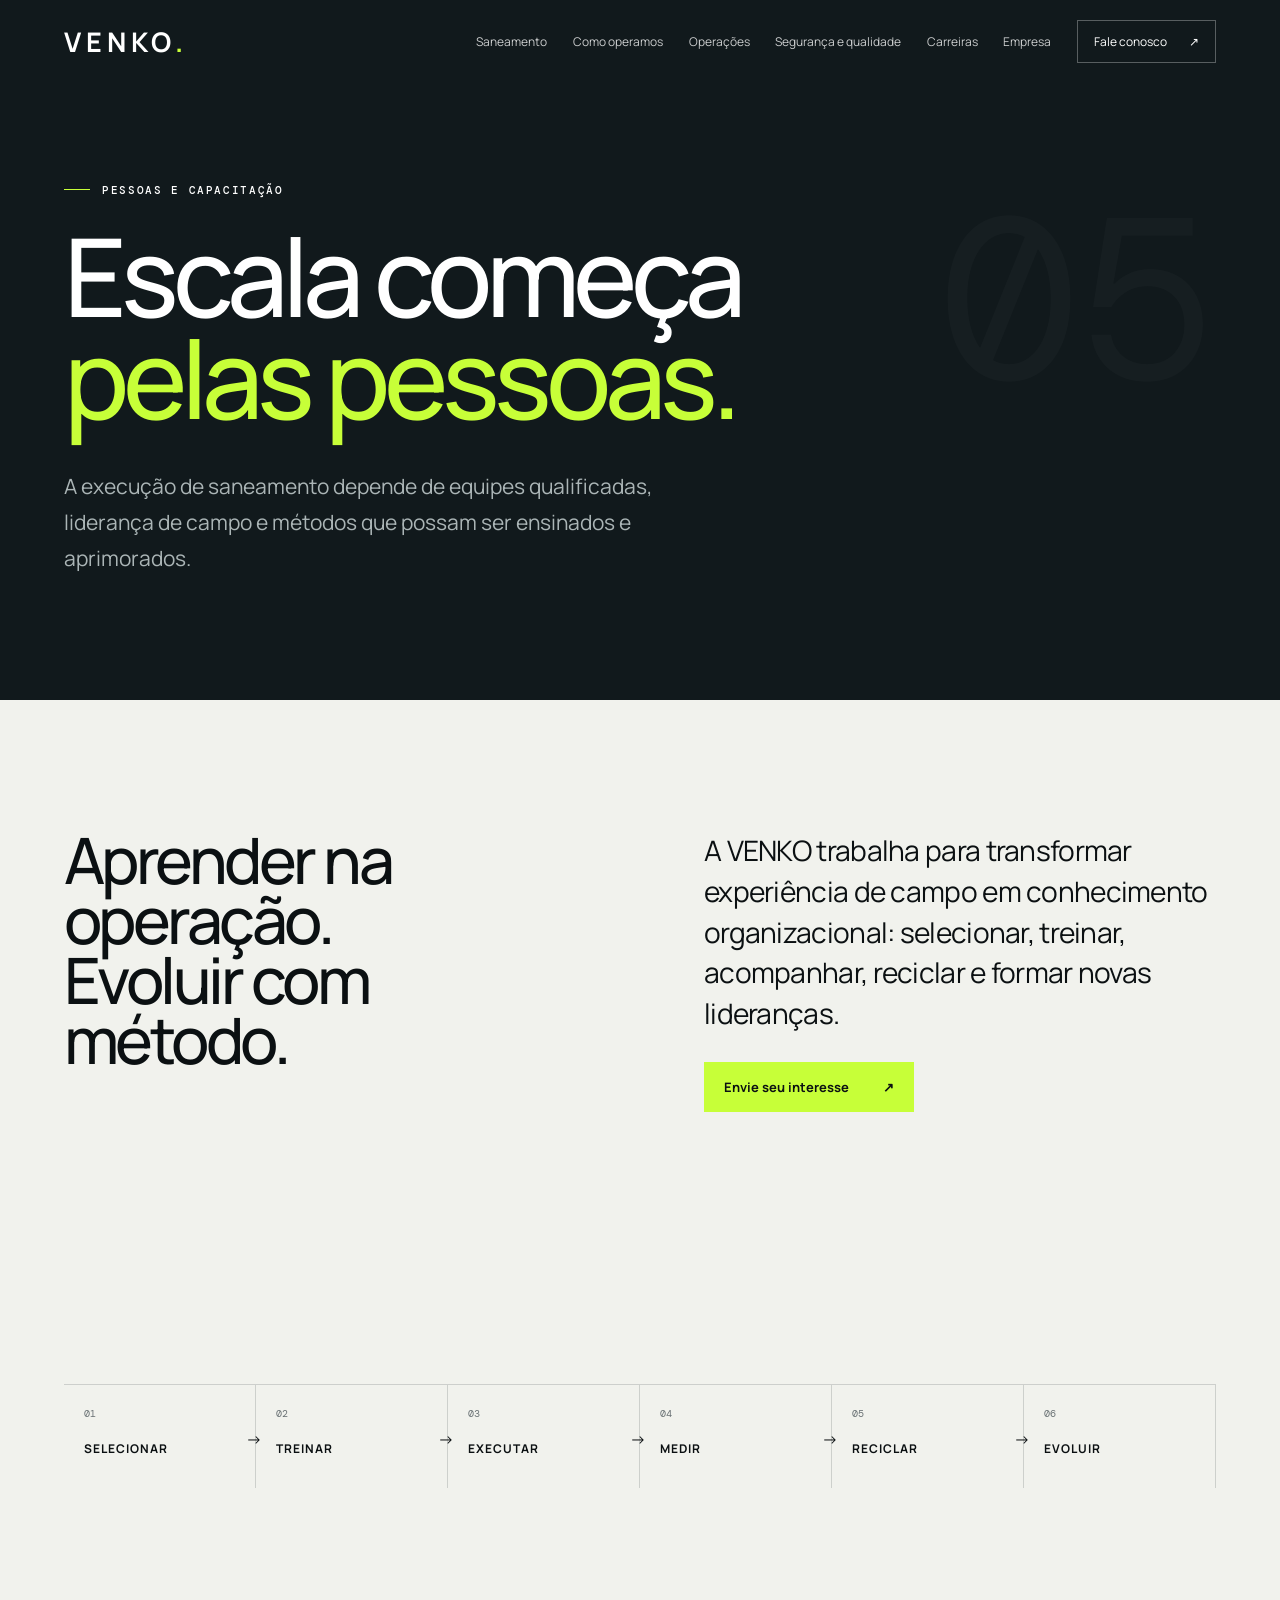
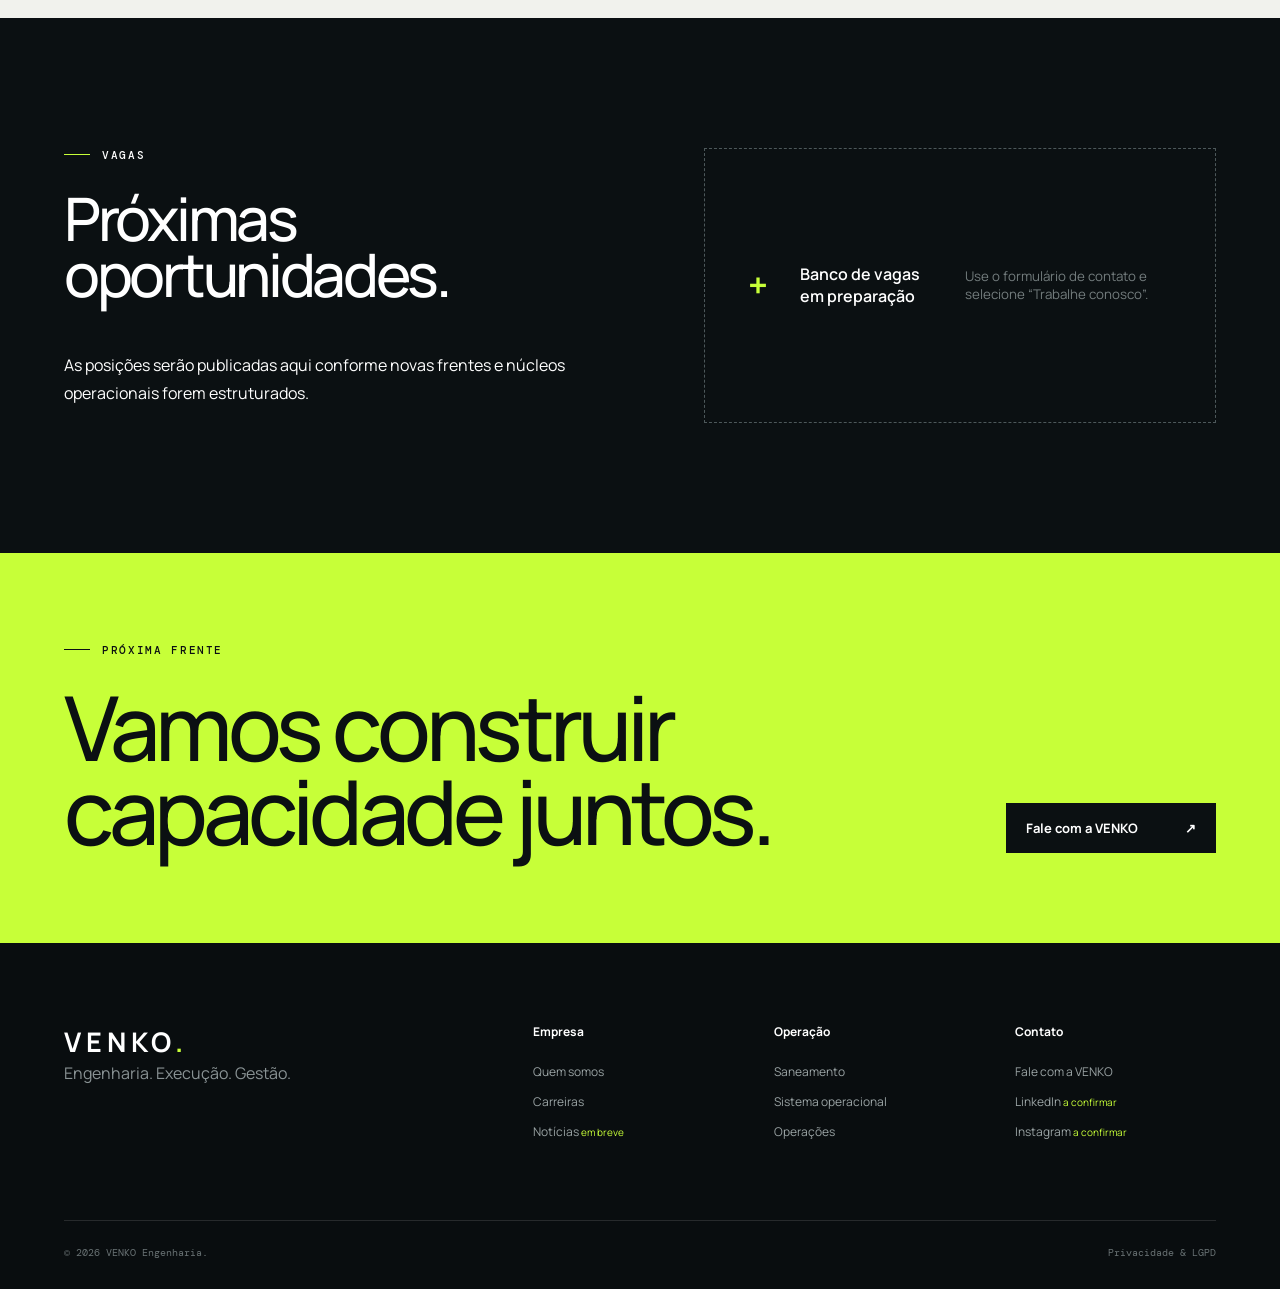
==== carreiras/index.html @ d43f44df "Importa o site do ChatGPT (2026-11-06)" ====
<!DOCTYPE html><!--0ef9Xrgvtz2XCL1EiKW09--><html lang="pt-BR"><head><script src="/rdo-mudou.js"></script><meta charSet="utf-8"/><meta name="viewport" content="width=device-width, initial-scale=1"/><link rel="stylesheet" href="/_next/static/css/893fa076378cb533.css" data-precedence="next"/><link rel="preload" as="script" fetchPriority="low" href="/_next/static/chunks/webpack-22a1e3f09e2c9aa4.js"/><script src="/_next/static/chunks/b3080de7-efa1aadda54622d9.js" async=""></script><script src="/_next/static/chunks/612-9e0fa1d38fb173f1.js" async=""></script><script src="/_next/static/chunks/main-app-0a0c84fe1ac95646.js" async=""></script><script src="/_next/static/chunks/342-fed2cbee97f91799.js" async=""></script><script src="/_next/static/chunks/app/carreiras/page-1705812c6430a23d.js" async=""></script><title>Carreiras | VENKO</title><meta name="description" content="Engenharia, execução e gestão operacional para transformar planejamento em produção no saneamento brasileiro."/><meta name="keywords" content="empresa de saneamento,obras de saneamento,infraestrutura de saneamento,execução de rede de esgoto,engenharia de saneamento"/><meta name="robots" content="index, follow"/><meta property="og:title" content="VENKO — Infraestrutura que ganha escala."/><meta property="og:description" content="Engenharia, execução e gestão operacional no saneamento brasileiro."/><meta property="og:locale" content="pt_BR"/><meta property="og:type" content="website"/><meta name="twitter:card" content="summary"/><meta name="twitter:title" content="VENKO — Infraestrutura que ganha escala."/><meta name="twitter:description" content="Engenharia, execução e gestão operacional no saneamento brasileiro."/><script src="/_next/static/chunks/polyfills-42372ed130431b0a.js" noModule=""></script></head><body><div hidden=""><!--$--><!--/$--></div><header class="header "><a class="logo" aria-label="VENKO — início" href="/">VENKO<span>.</span></a><button class="menuBtn" aria-expanded="false" aria-label="Abrir menu"><i></i><i></i></button><nav class=""><a href="/saneamento/">Saneamento</a><a href="/como-operamos/">Como operamos</a><a href="/operacoes/">Operações</a><a href="/seguranca-qualidade/">Segurança e qualidade</a><a href="/carreiras/">Carreiras</a><a href="/empresa/">Empresa</a><a class="navCta" href="/contato/">Fale conosco <span aria-hidden="true">↗</span></a></nav></header><main><section class="pageHero"><div class="gridlines"></div><div class="pageNumber">05</div><div class="wrap"><div class="eyebrow"><i></i>Pessoas e capacitação</div><h1>Escala começa<br/><em>pelas pessoas.</em></h1><p>A execução de saneamento depende de equipes qualificadas, liderança de campo e métodos que possam ser ensinados e aprimorados.</p></div></section><section class="wrap proseGrid"><h2>Aprender na operação.<br/>Evoluir com método.</h2><div><p class="lead">A VENKO trabalha para transformar experiência de campo em conhecimento organizacional: selecionar, treinar, acompanhar, reciclar e formar novas lideranças.</p><a class="button" href="/contato/">Envie seu interesse<span aria-hidden="true">↗</span></a></div></section><section class="wrap training"><div class="flow" aria-label="Selecionar, Treinar, Executar, Medir, Reciclar, Evoluir"><div><span>01</span><b>Selecionar</b></div><div><span>02</span><b>Treinar</b></div><div><span>03</span><b>Executar</b></div><div><span>04</span><b>Medir</b></div><div><span>05</span><b>Reciclar</b></div><div><span>06</span><b>Evoluir</b></div></div></section><section class="dark wrapless"><div class="wrap jobs"><div><div class="eyebrow"><i></i>Vagas</div><h2>Próximas oportunidades.</h2><p>As posições serão publicadas aqui conforme novas frentes e núcleos operacionais forem estruturados.</p></div><div class="placeholder"><strong>+</strong><span>Banco de vagas em preparação</span><small>Use o formulário de contato e selecione “Trabalhe conosco”.</small></div></div></section><section class="cta"><div><div class="eyebrow"><i></i>Próxima frente</div><h2>Vamos construir<br/>capacidade juntos.</h2></div><a class="button" href="/contato/">Fale com a VENKO<span aria-hidden="true">↗</span></a></section></main><footer><div class="footerTop"><div><div class="logo">VENKO<span>.</span></div><p>Engenharia. Execução. Gestão.</p></div><div class="footerLinks"><div><b>Empresa</b><a href="/empresa/">Quem somos</a><a href="/carreiras/">Carreiras</a><span>Notícias <small>em breve</small></span></div><div><b>Operação</b><a href="/saneamento/">Saneamento</a><a href="/como-operamos/">Sistema operacional</a><a href="/operacoes/">Operações</a></div><div><b>Contato</b><a href="/contato/">Fale com a VENKO</a><span>LinkedIn <small>a confirmar</small></span><span>Instagram <small>a confirmar</small></span></div></div></div><div class="footerBottom"><span>© <!-- -->2026<!-- --> VENKO Engenharia.</span><span>Privacidade &amp; LGPD</span></div></footer><!--$--><!--/$--><script src="/_next/static/chunks/webpack-22a1e3f09e2c9aa4.js" id="_R_" async=""></script><script>(self.__next_f=self.__next_f||[]).push([0])</script><script>self.__next_f.push([1,"1:\"$Sreact.fragment\"\n2:I[9983,[],\"\"]\n3:I[5795,[],\"\"]\n4:I[4045,[\"342\",\"static/chunks/342-fed2cbee97f91799.js\",\"129\",\"static/chunks/app/carreiras/page-1705812c6430a23d.js\"],\"Layout\"]\n5:I[4045,[\"342\",\"static/chunks/342-fed2cbee97f91799.js\",\"129\",\"static/chunks/app/carreiras/page-1705812c6430a23d.js\"],\"PageHero\"]\n6:I[4045,[\"342\",\"static/chunks/342-fed2cbee97f91799.js\",\"129\",\"static/chunks/app/carreiras/page-1705812c6430a23d.js\"],\"Button\"]\n7:I[4045,[\"342\",\"static/chunks/342-fed2cbee97f91799.js\",\"129\",\"static/chunks/app/carreiras/page-1705812c6430a23d.js\"],\"Flow\"]\n8:I[4045,[\"342\",\"static/chunks/342-fed2cbee97f91799.js\",\"129\",\"static/chunks/app/carreiras/page-1705812c6430a23d.js\"],\"Eyebrow\"]\n9:I[4045,[\"342\",\"static/chunks/342-fed2cbee97f91799.js\",\"129\",\"static/chunks/app/carreiras/page-1705812c6430a23d.js\"],\"CTA\"]\na:I[4902,[],\"OutletBoundary\"]\nc:I[5451,[],\"AsyncMetadataOutlet\"]\ne:I[4902,[],\"ViewportBoundary\"]\n10:I[4902,[],\"MetadataBoundary\"]\n11:\"$Sreact.suspense\"\n13:I[2565,[],\"\"]\n:HL[\"/_next/static/css/893fa076378cb533.css\",\"style\"]\n"])</script><script>self.__next_f.push([1,"0:{\"P\":null,\"b\":\"0ef9Xrgvtz2XCL1EiKW09\",\"p\":\"\",\"c\":[\"\",\"carreiras\",\"\"],\"i\":false,\"f\":[[[\"\",{\"children\":[\"carreiras\",{\"children\":[\"__PAGE__\",{}]}]},\"$undefined\",\"$undefined\",true],[\"\",[\"$\",\"$1\",\"c\",{\"children\":[[[\"$\",\"link\",\"0\",{\"rel\":\"stylesheet\",\"href\":\"/_next/static/css/893fa076378cb533.css\",\"precedence\":\"next\",\"crossOrigin\":\"$undefined\",\"nonce\":\"$undefined\"}]],[\"$\",\"html\",null,{\"lang\":\"pt-BR\",\"children\":[\"$\",\"body\",null,{\"children\":[\"$\",\"$L2\",null,{\"parallelRouterKey\":\"children\",\"error\":\"$undefined\",\"errorStyles\":\"$undefined\",\"errorScripts\":\"$undefined\",\"template\":[\"$\",\"$L3\",null,{}],\"templateStyles\":\"$undefined\",\"templateScripts\":\"$undefined\",\"notFound\":[[[\"$\",\"title\",null,{\"children\":\"404: This page could not be found.\"}],[\"$\",\"div\",null,{\"style\":{\"fontFamily\":\"system-ui,\\\"Segoe UI\\\",Roboto,Helvetica,Arial,sans-serif,\\\"Apple Color Emoji\\\",\\\"Segoe UI Emoji\\\"\",\"height\":\"100vh\",\"textAlign\":\"center\",\"display\":\"flex\",\"flexDirection\":\"column\",\"alignItems\":\"center\",\"justifyContent\":\"center\"},\"children\":[\"$\",\"div\",null,{\"children\":[[\"$\",\"style\",null,{\"dangerouslySetInnerHTML\":{\"__html\":\"body{color:#000;background:#fff;margin:0}.next-error-h1{border-right:1px solid rgba(0,0,0,.3)}@media (prefers-color-scheme:dark){body{color:#fff;background:#000}.next-error-h1{border-right:1px solid rgba(255,255,255,.3)}}\"}}],[\"$\",\"h1\",null,{\"className\":\"next-error-h1\",\"style\":{\"display\":\"inline-block\",\"margin\":\"0 20px 0 0\",\"padding\":\"0 23px 0 0\",\"fontSize\":24,\"fontWeight\":500,\"verticalAlign\":\"top\",\"lineHeight\":\"49px\"},\"children\":404}],[\"$\",\"div\",null,{\"style\":{\"display\":\"inline-block\"},\"children\":[\"$\",\"h2\",null,{\"style\":{\"fontSize\":14,\"fontWeight\":400,\"lineHeight\":\"49px\",\"margin\":0},\"children\":\"This page could not be found.\"}]}]]}]}]],[]],\"forbidden\":\"$undefined\",\"unauthorized\":\"$undefined\"}]}]}]]}],{\"children\":[\"carreiras\",[\"$\",\"$1\",\"c\",{\"children\":[null,[\"$\",\"$L2\",null,{\"parallelRouterKey\":\"children\",\"error\":\"$undefined\",\"errorStyles\":\"$undefined\",\"errorScripts\":\"$undefined\",\"template\":[\"$\",\"$L3\",null,{}],\"templateStyles\":\"$undefined\",\"templateScripts\":\"$undefined\",\"notFound\":\"$undefined\",\"forbidden\":\"$undefined\",\"unauthorized\":\"$undefined\"}]]}],{\"children\":[\"__PAGE__\",[\"$\",\"$1\",\"c\",{\"children\":[[\"$\",\"$L4\",null,{\"children\":[[\"$\",\"$L5\",null,{\"index\":\"05\",\"kicker\":\"Pessoas e capacitação\",\"title\":[\"Escala começa\",[\"$\",\"br\",null,{}],[\"$\",\"em\",null,{\"children\":\"pelas pessoas.\"}]],\"text\":\"A execução de saneamento depende de equipes qualificadas, liderança de campo e métodos que possam ser ensinados e aprimorados.\"}],[\"$\",\"section\",null,{\"className\":\"wrap proseGrid\",\"children\":[[\"$\",\"h2\",null,{\"children\":[\"Aprender na operação.\",[\"$\",\"br\",null,{}],\"Evoluir com método.\"]}],[\"$\",\"div\",null,{\"children\":[[\"$\",\"p\",null,{\"className\":\"lead\",\"children\":\"A VENKO trabalha para transformar experiência de campo em conhecimento organizacional: selecionar, treinar, acompanhar, reciclar e formar novas lideranças.\"}],[\"$\",\"$L6\",null,{\"href\":\"/contato\",\"children\":\"Envie seu interesse\"}]]}]]}],[\"$\",\"section\",null,{\"className\":\"wrap training\",\"children\":[\"$\",\"$L7\",null,{\"items\":[\"Selecionar\",\"Treinar\",\"Executar\",\"Medir\",\"Reciclar\",\"Evoluir\"]}]}],[\"$\",\"section\",null,{\"className\":\"dark wrapless\",\"children\":[\"$\",\"div\",null,{\"className\":\"wrap jobs\",\"children\":[[\"$\",\"div\",null,{\"children\":[[\"$\",\"$L8\",null,{\"children\":\"Vagas\"}],[\"$\",\"h2\",null,{\"children\":\"Próximas oportunidades.\"}],[\"$\",\"p\",null,{\"children\":\"As posições serão publicadas aqui conforme novas frentes e núcleos operacionais forem estruturados.\"}]]}],[\"$\",\"div\",null,{\"className\":\"placeholder\",\"children\":[[\"$\",\"strong\",null,{\"children\":\"+\"}],[\"$\",\"span\",null,{\"children\":\"Banco de vagas em preparação\"}],[\"$\",\"small\",null,{\"children\":\"Use o formulário de contato e selecione “Trabalhe conosco”.\"}]]}]]}]}],[\"$\",\"$L9\",null,{}]]}],null,[\"$\",\"$La\",null,{\"children\":[\"$Lb\",[\"$\",\"$Lc\",null,{\"promise\":\"$@d\"}]]}]]}],{},null,false]},null,false]},null,false],[\"$\",\"$1\",\"h\",{\"children\":[null,[[\"$\",\"$Le\",null,{\"children\":\"$Lf\"}],null],[\"$\",\"$L10\",null,{\"children\":[\"$\",\"div\",null,{\"hidden\":true,\"children\":[\"$\",\"$11\",null,{\"fallback\":null,\"children\":\"$L12\"}]}]}]]}],false]],\"m\":\"$undefined\",\"G\":[\"$13\",[]],\"s\":false,\"S\":true}\n"])</script><script>self.__next_f.push([1,"f:[[\"$\",\"meta\",\"0\",{\"charSet\":\"utf-8\"}],[\"$\",\"meta\",\"1\",{\"name\":\"viewport\",\"content\":\"width=device-width, initial-scale=1\"}]]\nb:null\n"])</script><script>self.__next_f.push([1,"d:{\"metadata\":[[\"$\",\"title\",\"0\",{\"children\":\"Carreiras | VENKO\"}],[\"$\",\"meta\",\"1\",{\"name\":\"description\",\"content\":\"Engenharia, execução e gestão operacional para transformar planejamento em produção no saneamento brasileiro.\"}],[\"$\",\"meta\",\"2\",{\"name\":\"keywords\",\"content\":\"empresa de saneamento,obras de saneamento,infraestrutura de saneamento,execução de rede de esgoto,engenharia de saneamento\"}],[\"$\",\"meta\",\"3\",{\"name\":\"robots\",\"content\":\"index, follow\"}],[\"$\",\"meta\",\"4\",{\"property\":\"og:title\",\"content\":\"VENKO — Infraestrutura que ganha escala.\"}],[\"$\",\"meta\",\"5\",{\"property\":\"og:description\",\"content\":\"Engenharia, execução e gestão operacional no saneamento brasileiro.\"}],[\"$\",\"meta\",\"6\",{\"property\":\"og:locale\",\"content\":\"pt_BR\"}],[\"$\",\"meta\",\"7\",{\"property\":\"og:type\",\"content\":\"website\"}],[\"$\",\"meta\",\"8\",{\"name\":\"twitter:card\",\"content\":\"summary\"}],[\"$\",\"meta\",\"9\",{\"name\":\"twitter:title\",\"content\":\"VENKO — Infraestrutura que ganha escala.\"}],[\"$\",\"meta\",\"10\",{\"name\":\"twitter:description\",\"content\":\"Engenharia, execução e gestão operacional no saneamento brasileiro.\"}]],\"error\":null,\"digest\":\"$undefined\"}\n"])</script><script>self.__next_f.push([1,"12:\"$d:metadata\"\n"])</script><script>(function(){function c(){var b=a.contentDocument||(a.contentWindow&&a.contentWindow.document);if(b){var d=b.createElement('script');d.innerHTML="window.__CF$cv$params={r:'a564d93b8a63c366',t:'MTc5Mzk3NTk3Ng=='};var l=window.parent.location,o;try{o=new URL(l.origin).origin}catch(e){try{o=new URL(new URL(l.href).origin).origin}catch(e){o=''}}var u='/cdn-cgi/challenge-platform/scripts/jsd/main.js?ray=a564d93b8a63c366',a=document.createElement('script');a.src=o?new URL(u,o).href:u;document.getElementsByTagName('head')[0].appendChild(a);";b.getElementsByTagName('head')[0].appendChild(d)}}if(document.body){var a=document.createElement('iframe');a.height=1;a.width=1;a.style.position='absolute';a.style.top=0;a.style.left=0;a.style.border='none';a.style.visibility='hidden';document.body.appendChild(a);if('loading'!==document.readyState)c();else if(window.addEventListener)document.addEventListener('DOMContentLoaded',c);else{var e=document.onreadystatechange||function(){};document.onreadystatechange=function(b){e(b);'loading'!==document.readyState&&(document.onreadystatechange=e,c())}}}})();</script><script src="/contato-envio.js" defer></script></body></html>
---- _next/static/css/893fa076378cb533.css ----
@import url("https://fonts.googleapis.com/css2?family=DM+Mono:wght@400;500&family=Manrope:wght@400;500;600;700&display=swap");:root{--ink:#0b1012;--paper:#f1f2ed;--muted:#9ba4a6;--line:rgba(20,30,32,.16);--lime:#c7ff38;--blue:#56b8d4;--pad:clamp(22px,5vw,78px)}*{box-sizing:border-box}html{scroll-behavior:smooth}body{margin:0;background:var(--paper);color:var(--ink);font-family:Manrope,Arial,sans-serif}a{color:inherit;text-decoration:none}button,input,select,textarea{font:inherit}h1,h2,h3,p{margin-top:0}h1,h2{letter-spacing:-.055em;line-height:.94}h2{font-size:clamp(42px,6vw,88px);font-weight:500}h1 em,h2 em{font-style:normal;color:var(--lime)}p{line-height:1.7}.wrap{padding-left:var(--pad);padding-right:var(--pad);max-width:1600px;margin:auto}.header{height:82px;position:fixed;inset:0 0 auto;z-index:50;display:flex;align-items:center;justify-content:space-between;padding:0 var(--pad);color:#fff;transition:.3s}.header.scrolled{background:rgba(11,16,18,.94);-webkit-backdrop-filter:blur(12px);backdrop-filter:blur(12px);height:68px}.logo{font-size:27px;font-weight:700;letter-spacing:.18em}.logo span{color:var(--lime)}nav{display:flex;align-items:center;gap:clamp(15px,2vw,34px);font-size:12px}nav>a:not(.navCta){opacity:.78}nav>a:hover{opacity:1}.navCta{border:1px solid rgba(255,255,255,.3);padding:12px 16px;display:flex;gap:22px}.menuBtn{display:none}.eyebrow{display:flex;align-items:center;gap:12px;text-transform:uppercase;font:500 11px DM Mono,monospace;letter-spacing:.15em;margin-bottom:28px}.eyebrow i{width:26px;height:1px}.button,.eyebrow i{background:var(--lime)}.button{display:inline-flex;align-items:center;justify-content:space-between;gap:34px;color:var(--ink);padding:16px 20px;min-width:210px;font-size:13px;font-weight:700;border:0;cursor:pointer}.button.ghost{background:transparent;border:1px solid}.actions{display:flex;gap:12px;flex-wrap:wrap}.hero{height:max(720px,100svh);min-height:640px;color:#fff;position:relative;display:flex;align-items:flex-end;overflow:hidden}.heroMedia{background:url(/hero-venko.webp) 50%/cover}.heroMedia,.heroShade{position:absolute;inset:0}.heroShade{background:linear-gradient(90deg,rgba(5,10,12,.92),rgba(5,10,12,.58) 45%,rgba(5,10,12,.08) 80%),linear-gradient(0deg,rgba(5,10,12,.75),transparent 50%)}.heroContent{position:relative;z-index:2;padding:0 var(--pad) clamp(110px,14vh,160px);max-width:1050px}.hero h1{font-size:clamp(55px,8.8vw,134px);font-weight:600;margin:0 0 26px}.hero p{max-width:680px;font-size:clamp(17px,2vw,24px);line-height:1.45;margin-bottom:34px;color:#dbe0df}.hero .ghost{color:#fff}.heroMeta{position:absolute;z-index:2;bottom:26px;left:var(--pad);right:var(--pad);border-top:1px solid rgba(255,255,255,.25);padding-top:18px;display:flex;justify-content:space-between;font:11px DM Mono;color:#bdc5c5}.intro{display:grid;grid-template-columns:1fr 1fr;grid-gap:9vw;gap:9vw;padding-top:130px;padding-bottom:100px}.intro h2{margin:0}.intro .lead,.lead{font-size:clamp(20px,2.2vw,31px);line-height:1.45;letter-spacing:-.025em}.intro .button{margin-top:22px}.cycle{padding-bottom:130px}.flow{display:flex;border-top:1px solid var(--line);overflow:auto}.flow>div{flex:1 1;min-width:135px;padding:22px 20px 30px;border-right:1px solid var(--line);position:relative}.flow>div:after{content:"→";position:absolute;right:-7px;top:43px;z-index:2}.flow>div:last-child:after{display:none}.flow span{font:10px DM Mono;color:#687073;display:block;margin-bottom:16px}.flow b{text-transform:uppercase;font-size:12px;letter-spacing:.08em}.dark{background:var(--ink);color:#fff}.split{display:grid;grid-template-columns:1fr 1fr;min-height:800px}.photoPanel{background-size:cover;background-position:50%;min-height:600px}.sanitation{background:linear-gradient(135deg,rgba(15,30,35,.08),rgba(5,10,12,.55)),url(/hero-venko.webp) 72%/cover}.peoplePhoto{background:linear-gradient(rgba(18,27,27,.18),rgba(5,10,12,.5)),url(/hero-venko.webp) 92%/cover;filter:saturate(.55)}.copyPanel{padding:clamp(70px,8vw,130px)}.copyPanel h2{margin-bottom:35px}.copyPanel>p{max-width:650px;color:#aeb7b7;font-size:18px}.serviceMini{margin:45px 0}.serviceMini div{border-top:1px solid rgba(255,255,255,.15);padding:16px 0;font-size:14px}.serviceMini span{display:inline-block;width:55px;color:var(--lime);font:11px DM Mono}.system{padding-top:140px;padding-bottom:150px}.sectionHead{display:grid;grid-template-columns:2fr 1fr;grid-gap:7vw;gap:7vw;align-items:end;margin-bottom:70px}.sectionHead h2{margin-bottom:0;font-size:clamp(43px,5.7vw,82px)}.sectionHead>p{font-size:18px;color:#626b6d}.pillarGrid{display:grid;grid-template-columns:repeat(5,1fr);border-top:1px solid var(--line)}.pillarGrid article{padding:30px 25px 60px;border-right:1px solid var(--line)}.pillarGrid span{font:11px DM Mono;color:#6d7778}.pillarGrid h3{margin:65px 0 18px;font-size:20px}.pillarGrid p{font-size:13px;color:#657072}.data{background:#11191c;color:#fff;padding:140px 0}.dataGrid{display:grid;grid-template-columns:1fr 1.15fr;grid-gap:8vw;gap:8vw;align-items:center}.data h2{font-size:clamp(45px,5.5vw,78px)}.data p{color:#a8b2b3;max-width:580px}.data .ghost{color:#fff;margin-top:25px}.dashboard{border:1px solid rgba(255,255,255,.18);padding:24px;background:#0d1416;box-shadow:0 40px 80px rgba(0,0,0,.25)}.dashLine,.dashTop{display:flex;justify-content:space-between;font:10px DM Mono;letter-spacing:.08em}.live{color:var(--lime)}.bars{height:220px;margin:30px 0 20px;display:flex;align-items:end;gap:9px;border-bottom:1px solid #3b4748;background:repeating-linear-gradient(0deg,transparent 0 43px,rgba(255,255,255,.06) 44px)}.bars i{flex:1 1;background:linear-gradient(var(--lime),#49742d);opacity:.78}.dashLine{color:#99a3a4}.dashCells{display:grid;grid-template-columns:repeat(4,1fr);margin-top:35px}.dashCells div{border:1px solid rgba(255,255,255,.1);padding:15px}.dashCells small{display:block;color:#899395;font-size:9px}.dashCells strong{font-size:30px}.metrics,.replicable{padding-top:140px;padding-bottom:140px}.network{height:520px;position:relative;border:1px solid var(--line);background-image:radial-gradient(#afb6b4 1px,transparent 0);background-size:18px 18px}.core,.node{position:absolute;border:1px solid var(--ink);background:var(--paper);padding:25px;text-transform:uppercase;font:600 16px DM Mono;box-shadow:10px 10px 0 rgba(0,0,0,.06)}.core{top:50%;left:50%;transform:translate(-50%,-50%);background:var(--ink);color:#fff;min-width:210px}.core small,.node small{display:block;margin-top:10px;font:9px Manrope;text-transform:none;color:#768082}.n1{top:13%;left:12%}.n2{bottom:12%;left:17%}.n3{right:12%;top:29%;border-style:dashed}.network:after,.network:before{content:"";position:absolute;background:var(--ink);height:1px;width:33%;left:31%;top:42%;transform:rotate(20deg);z-index:-1}.network:before{top:65%;transform:rotate(-15deg)}.people{background:#172225;color:#fff}.people .flow{margin:50px 0 40px}.people .flow>div{padding-left:0;min-width:105px}.metricGrid{display:grid;grid-template-columns:repeat(4,1fr);border-top:1px solid var(--line)}.metric{padding:30px 20px 40px;border-right:1px solid var(--line)}.metric strong{font-size:70px;font-weight:400}.metric p{font-size:14px;margin:0}.metric small{font:9px DM Mono;text-transform:uppercase;color:#788182}.future{background:#1b747f;color:#fff;padding:140px 0}.future .wrap{max-width:1250px;margin-left:0}.future h2{max-width:1100px}.future p{max-width:700px;color:#d2e1e2;font-size:18px}.future .button{margin-top:25px}.cta{background:var(--lime);padding:90px var(--pad);display:flex;justify-content:space-between;align-items:end}.cta .eyebrow i{background:var(--ink)}.cta h2{font-size:clamp(50px,7vw,100px);margin:0}.cta .button{background:var(--ink);color:#fff}footer{background:#090d0f;color:#fff;padding:80px var(--pad) 30px}.footerTop{display:grid;grid-template-columns:1fr 2fr;grid-gap:10vw;gap:10vw}.footerTop p{color:#899294}.footerLinks{display:grid;grid-template-columns:repeat(3,1fr);grid-gap:40px;gap:40px}.footerLinks div{display:flex;flex-direction:column;gap:13px;font-size:12px;color:#9aa3a4}.footerLinks b{color:#fff;margin-bottom:10px}.footerLinks small{color:var(--lime)}.footerBottom{border-top:1px solid rgba(255,255,255,.12);margin-top:80px;padding-top:25px;display:flex;justify-content:space-between;font:10px DM Mono;color:#697274}.pageHero{background:#11191c;color:#fff;min-height:700px;display:flex;align-items:flex-end;position:relative;padding:180px 0 100px;overflow:hidden}.pageHero .wrap{width:100%;position:relative;z-index:2}.pageHero h1{font-size:clamp(58px,8.5vw,130px);max-width:1300px;margin-bottom:40px;font-weight:500}.pageHero p{font-size:21px;color:#abb5b6;max-width:680px}.pageNumber{position:absolute;right:var(--pad);top:150px;font:clamp(80px,18vw,270px) DM Mono;color:rgba(255,255,255,.025)}.gridlines{position:absolute;inset:0;background:linear-gradient(90deg,transparent 49.9%,rgba(255,255,255,.04) 50%,transparent 50.1%),linear-gradient(0deg,transparent 49.9%,rgba(255,255,255,.03) 50%,transparent 50.1%);background-size:25% 100%,100% 200px}.proseGrid{display:grid;grid-template-columns:1fr 1fr;grid-gap:10vw;gap:10vw;padding-top:130px;padding-bottom:130px}.proseGrid h2{font-size:clamp(45px,5vw,75px)}.wrapless{padding:130px 0}.serviceGrid{display:grid;grid-template-columns:repeat(4,1fr);margin-top:60px}.serviceGrid article{min-height:200px;padding:25px;border:1px solid rgba(255,255,255,.12)}.serviceGrid span{color:var(--lime);font:11px DM Mono}.serviceGrid h3{margin-top:55px;font-size:18px}.statement{padding-top:130px;padding-bottom:130px}.culture blockquote,.statement blockquote{font-size:clamp(45px,6.5vw,96px);line-height:1.08;letter-spacing:-.05em;margin:50px 0}.systemDetail{display:grid;grid-template-columns:.8fr 1.2fr;grid-gap:10vw;gap:10vw;padding-top:130px;padding-bottom:130px}.sticky{align-self:start;position:-webkit-sticky;position:sticky;top:110px}.sticky h2{font-size:65px}.systemDetail article{display:grid;grid-template-columns:80px 1fr;border-top:1px solid var(--line);padding:34px 0}.systemDetail article>span{font:12px DM Mono;color:#667072}.systemDetail h3{font-size:28px;margin-bottom:10px}.systemDetail p{color:#657072}.tagCloud{display:flex;flex-wrap:wrap;gap:10px}.tagCloud span{padding:14px 18px;border:1px solid rgba(255,255,255,.2);font:11px DM Mono}.training{padding-top:130px;padding-bottom:130px}.training h2{margin-bottom:70px}.case{padding-top:130px;padding-bottom:80px;display:grid;grid-template-columns:1.1fr 1fr;grid-gap:7vw;gap:7vw}.caseVisual{min-height:600px;background:linear-gradient(0deg,rgba(5,10,12,.8),transparent),url(/hero-venko.webp) 50%/cover;color:#fff;display:flex;flex-direction:column;justify-content:space-between;padding:30px;font:11px DM Mono}.caseVisual div{font:500 clamp(55px,7vw,100px) Manrope;letter-spacing:-.05em}.caseVisual small{display:block;font:12px DM Mono;letter-spacing:.1em}.caseCopy{padding-top:30px}.caseCopy h2{font-size:clamp(42px,4.5vw,70px)}dl{margin-top:50px}dl div{display:flex;justify-content:space-between;border-top:1px solid var(--line);padding:15px 0;font-size:13px}dt{color:#778082}.disclaimer{font-size:11px;color:#747d7f;margin-top:20px}.jobs,.roadmap{display:grid;grid-template-columns:1fr 1fr;grid-gap:10vw;gap:10vw}.jobs h2,.roadmap h2{font-size:60px}.roadmap>p{font-size:20px;color:#aeb7b7}.triad{display:grid;grid-template-columns:repeat(3,1fr);padding-top:130px;padding-bottom:130px}.triad article{padding:35px;border-right:1px solid var(--line);min-height:370px}.triad span{font:11px DM Mono}.triad h2{font-size:50px;margin-top:100px}.triad p{color:#657072}.certs{padding-top:100px;padding-bottom:130px}.placeholder{border:1px dashed #879091;padding:35px;display:flex;align-items:center;gap:25px}.placeholder strong{font-size:35px;color:var(--lime);background:var(--ink);width:60px;height:60px;display:grid;place-items:center}.placeholder span{font-weight:600}.placeholder small{margin-left:auto;color:#737c7d}.jobs .placeholder{color:#fff;border-color:#4d585a}.culture{background:#143b42;color:#fff;padding:130px 0}.culture em{font-style:normal;color:var(--lime)}.companyGrid{padding-top:130px;padding-bottom:130px;display:grid;grid-template-columns:repeat(2,1fr)}.companyGrid article{padding:40px;border:1px solid var(--line);min-height:220px}.companyGrid p{font-size:20px;max-width:560px}.contact{padding-top:130px;padding-bottom:150px;display:grid;grid-template-columns:.8fr 1.2fr;grid-gap:12vw;gap:12vw}.contact h2{font-size:65px}.contact>div>p{color:#6f797b}form{display:flex;flex-direction:column;gap:22px}label{font:10px DM Mono;text-transform:uppercase;letter-spacing:.08em}input,select,textarea{width:100%;border:0;border-bottom:1px solid #98a0a0;background:transparent;padding:12px 0;outline:none;text-transform:none}input:focus,select:focus,textarea:focus{border-color:#167788}.formRow{display:grid;grid-template-columns:1fr 1fr;grid-gap:25px;gap:25px}.check{display:flex;align-items:center;text-transform:none}.check input{width:auto;margin-right:10px}.success{background:#11191c;color:#fff;padding:50px}.success span{font-size:55px;color:var(--lime)}.success h3{font-size:35px}.success button{background:none;color:#fff;border:0;border-bottom:1px solid #fff;padding:8px 0;cursor:pointer}@media(max-width:900px){nav{position:fixed;inset:0;background:#0b1012;flex-direction:column;justify-content:center;align-items:flex-start;padding:80px var(--pad);font-size:23px;transform:translateX(100%);transition:.3s}nav.open{transform:none}.menuBtn{display:block;position:relative;z-index:2;background:none;border:0;width:38px;height:28px}.menuBtn i{display:block;height:1px;background:#fff;margin:8px}.case,.contact,.dataGrid,.intro,.jobs,.proseGrid,.roadmap,.sectionHead,.split,.systemDetail{grid-template-columns:1fr}.metricGrid,.pillarGrid,.serviceGrid{grid-template-columns:repeat(2,1fr)}.split .photoPanel{order:2}.network{height:480px}.node{font-size:12px}.n1{left:5%}.n2{left:7%}.n3{right:4%}.footerTop{grid-template-columns:1fr}.pageHero{min-height:620px}.sticky{position:static}.triad{grid-template-columns:1fr}.triad article{min-height:auto}.companyGrid{grid-template-columns:1fr}.placeholder{flex-wrap:wrap}.placeholder small{margin-left:0}.cta{align-items:flex-start;gap:40px;flex-direction:column}}@media(max-width:560px){.header{height:65px}.hero{min-height:700px}.hero h1{font-size:51px}.heroContent{padding-bottom:110px}.heroMeta span:last-child{display:none}.actions{flex-direction:column}.button{width:100%}.contact,.intro,.metrics,.proseGrid,.replicable,.system,.systemDetail,.training{padding-top:85px;padding-bottom:85px}.flow>div{min-width:125px}.pillarGrid,.serviceGrid{grid-template-columns:1fr}.pillarGrid article{padding-bottom:30px}.pillarGrid h3{margin-top:30px}.dashCells{grid-template-columns:repeat(2,1fr)}.network{height:620px}.core{top:47%}.n1{top:8%}.n2,.n3{bottom:8%}.n3{top:auto;right:5%}.metricGrid{grid-template-columns:1fr 1fr}.metric strong{font-size:48px}.people .copyPanel{padding:80px var(--pad)}.serviceGrid article{min-height:145px}.serviceGrid h3{margin-top:35px}.triad{padding-bottom:80px}.case,.triad{padding-top:80px}.caseVisual{min-height:430px}.footerLinks{grid-template-columns:1fr 1fr}.cta{padding-top:70px;padding-bottom:70px}.formRow{grid-template-columns:1fr}}@media(prefers-reduced-motion:reduce){html{scroll-behavior:auto}*{transition:none!important}}.proof{display:grid;grid-template-columns:1.2fr .8fr;grid-gap:7vw;gap:7vw;padding-top:140px;padding-bottom:140px;align-items:center}.proofImage{min-height:650px;background-size:cover;background-position:50%}.fieldEngineering{background-image:url(/engenharia-campo.webp)}.proofCopy h2{font-size:clamp(42px,4.7vw,70px)}.proofCopy p{color:#657072;font-size:17px}.proofCopy .button{margin-top:24px}.editorialBand{min-height:72vh;background-size:cover;background-position:50%;display:flex;align-items:flex-end;color:#fff;padding:var(--pad);position:relative}.editorialBand:before{content:"";position:absolute;inset:0;background:linear-gradient(0deg,rgba(5,10,12,.78),transparent 65%)}.editorialBand>div{position:relative;z-index:1;max-width:900px}.editorialBand strong{font-size:clamp(35px,5vw,72px);line-height:1;letter-spacing:-.045em}.sewerWork{background-image:url(/obra-rede-coletora.webp)}.qualityImage{height:72vh;min-height:570px;background:linear-gradient(0deg,rgba(5,10,12,.6),transparent 50%),url(/controle-qualidade.webp) 50%/cover;display:flex;align-items:flex-end;padding:var(--pad);color:#fff}.qualityImage span{font:11px DM Mono;letter-spacing:.14em;text-transform:uppercase}.missionVision{background:#11191c;color:#fff;padding:130px 0}.missionVision .wrap{display:grid;grid-template-columns:1fr 1fr;grid-gap:8vw;gap:8vw}.missionVision article+article{border-left:1px solid rgba(255,255,255,.18);padding-left:8vw}.missionVision h2{font-size:clamp(40px,4.5vw,66px)}.missionVision p{color:#aeb7b7;font-size:17px}.culture h2{font-size:clamp(45px,5vw,76px);max-width:1000px}.valuesText{display:grid;grid-template-columns:repeat(3,1fr);grid-gap:35px;gap:35px;margin:55px 0 90px}.valuesText p{color:#c4d3d4}.culture blockquote{border-top:1px solid rgba(255,255,255,.2);padding-top:55px}address{font-style:normal;margin-top:48px;border-top:1px solid var(--line);padding-top:25px;display:flex;flex-direction:column;gap:7px;font-size:13px;color:#657072}address b{color:var(--ink);margin-bottom:8px}@media(max-width:900px){.missionVision .wrap,.proof{grid-template-columns:1fr}.proofImage{min-height:520px}.missionVision article+article{border-left:0;border-top:1px solid rgba(255,255,255,.18);padding-left:0;padding-top:70px}.valuesText{grid-template-columns:1fr}}@media(max-width:560px){.proof{padding-top:80px;padding-bottom:80px}.proofImage{min-height:390px}.editorialBand,.qualityImage{min-height:500px;height:auto}.missionVision{padding:85px 0}}.mobilizationImage{height:78vh;min-height:620px;background:linear-gradient(0deg,rgba(5,10,12,.75),transparent 60%),url(/mobilizacao-logistica.webp) 50%/cover;display:flex;align-items:flex-end;padding:var(--pad);color:#fff}.mobilizationImage>div{max-width:880px}.mobilizationImage strong{font-size:clamp(38px,5.2vw,78px);line-height:1;letter-spacing:-.05em}.operationsGallery{display:grid;grid-template-columns:1.2fr .8fr;background:#172225;color:#fff}.galleryImage{min-height:670px;background-size:cover;background-position:50%;display:flex;align-items:flex-end;padding:35px}.galleryImage span{background:var(--lime);color:var(--ink);font:10px DM Mono;text-transform:uppercase;padding:12px 15px}.restoration{background-image:url(/recomposicao-urbana.webp)}.galleryText{padding:clamp(70px,8vw,130px)}.galleryText h2{font-size:clamp(45px,5vw,72px)}.galleryText p{color:#acb6b7;font-size:17px}@media(max-width:900px){.operationsGallery{grid-template-columns:1fr}.galleryImage{min-height:520px}}@media(max-width:560px){.mobilizationImage{min-height:520px;height:auto}.galleryImage{min-height:430px}}.network{overflow:hidden}.network:after,.network:before{display:none}.networkLines{position:absolute;inset:0;width:100%;height:100%;z-index:1}.networkLines path{fill:none;stroke:#526063;stroke-width:1.4;vector-effect:non-scaling-stroke}.network .core,.network .node{z-index:2}.network .n1{top:15%;left:12%}.network .n2{bottom:12%;left:17%}.network .n3{right:12%;top:25%}@media(max-width:560px){.network{height:auto;padding:28px;display:grid;grid-gap:18px;gap:18px;background-size:14px 14px}.networkLines{display:none}.network .core,.network .node{position:static;transform:none;width:100%;box-shadow:6px 6px 0 rgba(0,0,0,.06)}.network .core{order:1}.network .n1{order:2}.network .n2{order:3}.network .n3{order:4}}
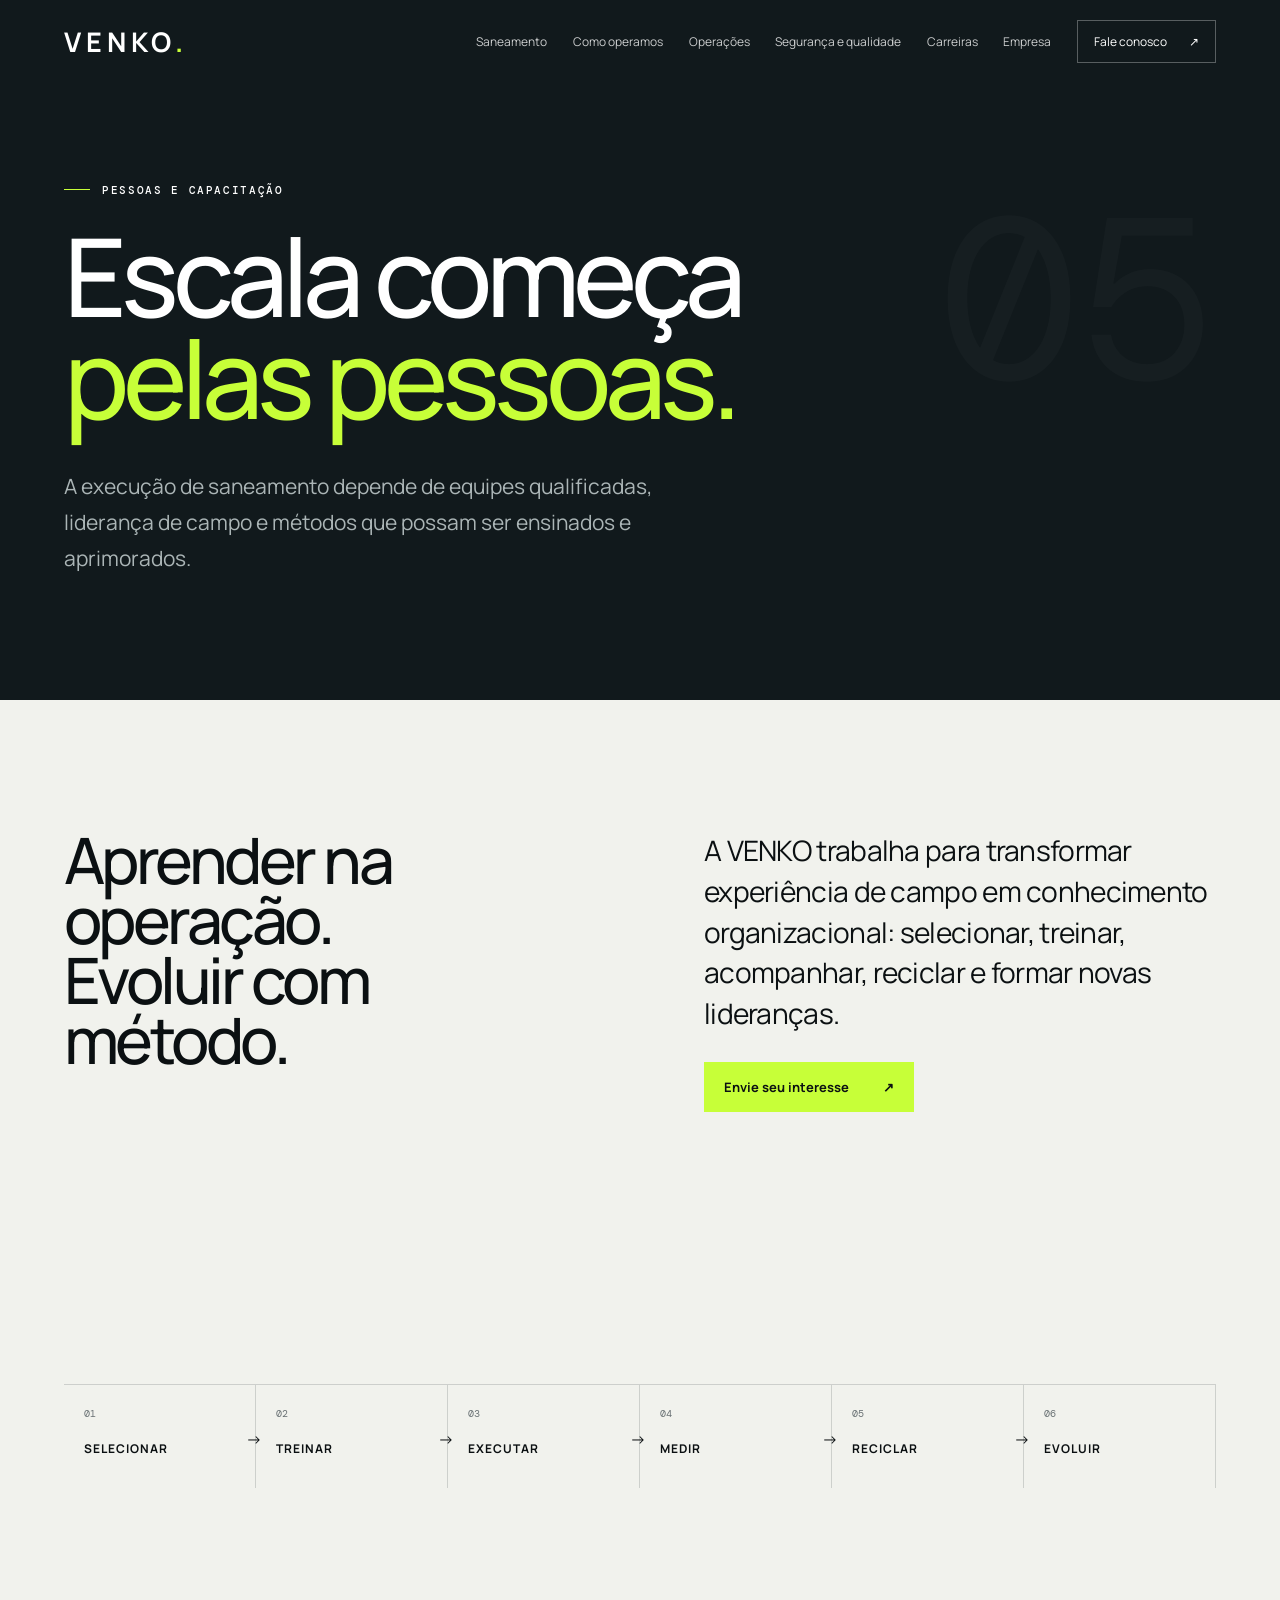
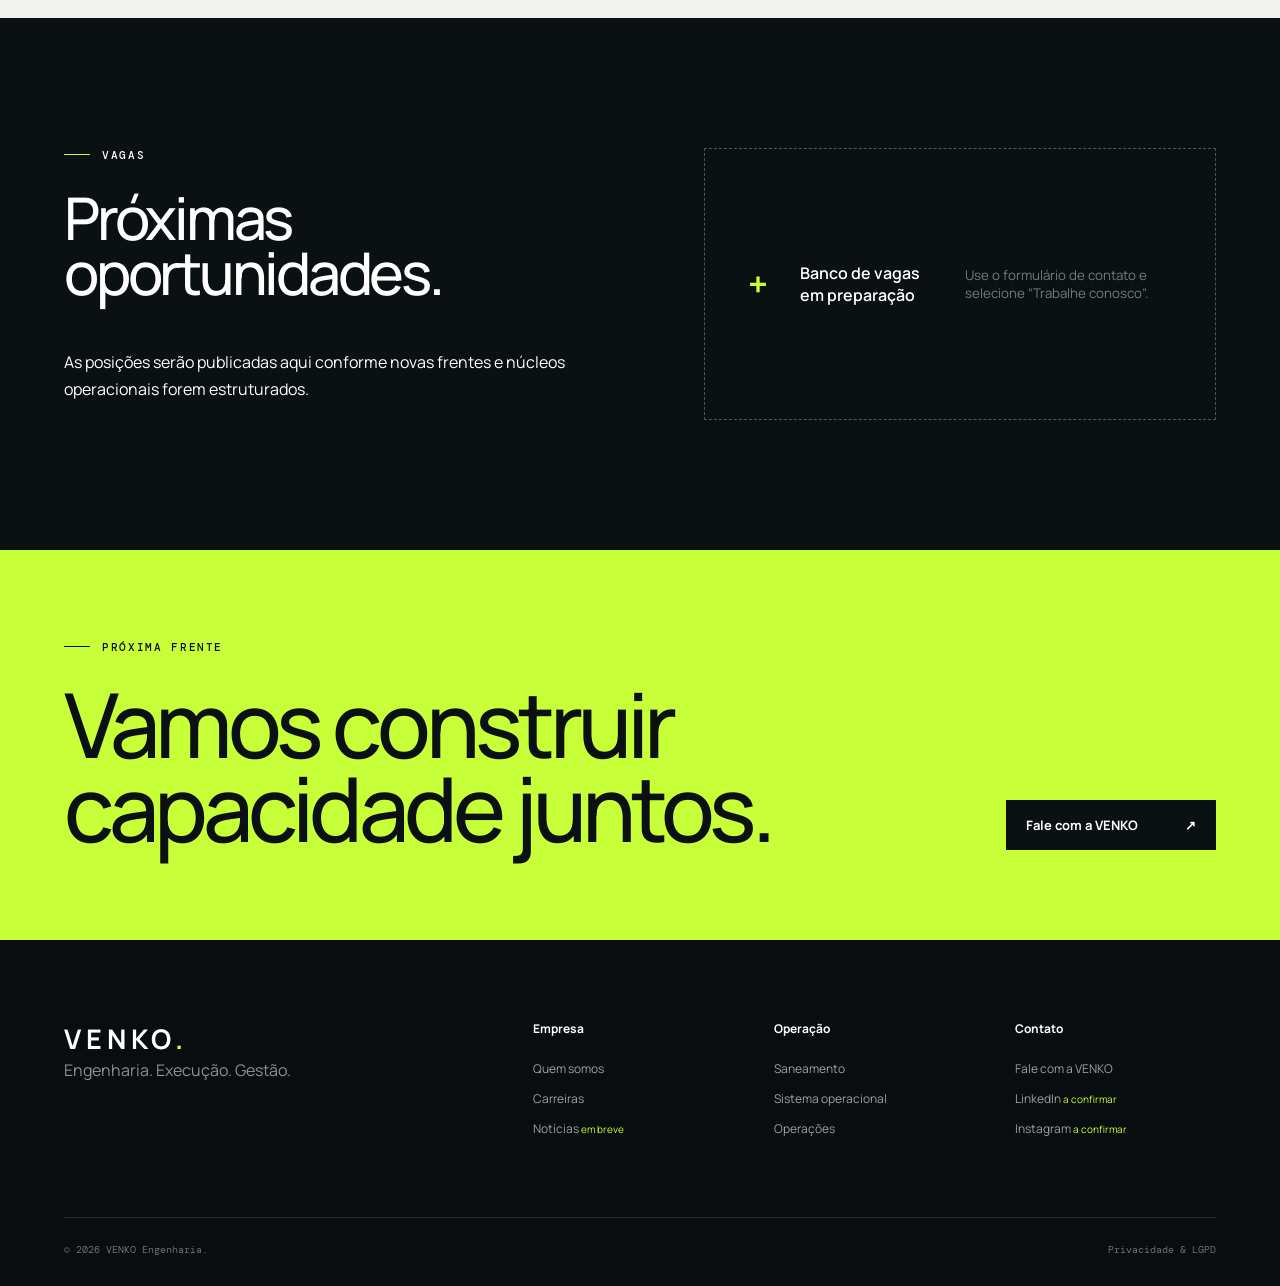
==== commit 252ee0bf: "Importa o site do ChatGPT (2026-11-06)" ====
--- a/carreiras/index.html
+++ b/carreiras/index.html
@@ -1 +1 @@
-<!DOCTYPE html><!--0ef9Xrgvtz2XCL1EiKW09--><html lang="pt-BR"><head><script src="/rdo-mudou.js"></script><meta charSet="utf-8"/><meta name="viewport" content="width=device-width, initial-scale=1"/><link rel="stylesheet" href="/_next/static/css/893fa076378cb533.css" data-precedence="next"/><link rel="preload" as="script" fetchPriority="low" href="/_next/static/chunks/webpack-22a1e3f09e2c9aa4.js"/><script src="/_next/static/chunks/b3080de7-efa1aadda54622d9.js" async=""></script><script src="/_next/static/chunks/612-9e0fa1d38fb173f1.js" async=""></script><script src="/_next/static/chunks/main-app-0a0c84fe1ac95646.js" async=""></script><script src="/_next/static/chunks/342-fed2cbee97f91799.js" async=""></script><script src="/_next/static/chunks/app/carreiras/page-1705812c6430a23d.js" async=""></script><title>Carreiras | VENKO</title><meta name="description" content="Engenharia, execução e gestão operacional para transformar planejamento em produção no saneamento brasileiro."/><meta name="keywords" content="empresa de saneamento,obras de saneamento,infraestrutura de saneamento,execução de rede de esgoto,engenharia de saneamento"/><meta name="robots" content="index, follow"/><meta property="og:title" content="VENKO — Infraestrutura que ganha escala."/><meta property="og:description" content="Engenharia, execução e gestão operacional no saneamento brasileiro."/><meta property="og:locale" content="pt_BR"/><meta property="og:type" content="website"/><meta name="twitter:card" content="summary"/><meta name="twitter:title" content="VENKO — Infraestrutura que ganha escala."/><meta name="twitter:description" content="Engenharia, execução e gestão operacional no saneamento brasileiro."/><script src="/_next/static/chunks/polyfills-42372ed130431b0a.js" noModule=""></script></head><body><div hidden=""><!--$--><!--/$--></div><header class="header "><a class="logo" aria-label="VENKO — início" href="/">VENKO<span>.</span></a><button class="menuBtn" aria-expanded="false" aria-label="Abrir menu"><i></i><i></i></button><nav class=""><a href="/saneamento/">Saneamento</a><a href="/como-operamos/">Como operamos</a><a href="/operacoes/">Operações</a><a href="/seguranca-qualidade/">Segurança e qualidade</a><a href="/carreiras/">Carreiras</a><a href="/empresa/">Empresa</a><a class="navCta" href="/contato/">Fale conosco <span aria-hidden="true">↗</span></a></nav></header><main><section class="pageHero"><div class="gridlines"></div><div class="pageNumber">05</div><div class="wrap"><div class="eyebrow"><i></i>Pessoas e capacitação</div><h1>Escala começa<br/><em>pelas pessoas.</em></h1><p>A execução de saneamento depende de equipes qualificadas, liderança de campo e métodos que possam ser ensinados e aprimorados.</p></div></section><section class="wrap proseGrid"><h2>Aprender na operação.<br/>Evoluir com método.</h2><div><p class="lead">A VENKO trabalha para transformar experiência de campo em conhecimento organizacional: selecionar, treinar, acompanhar, reciclar e formar novas lideranças.</p><a class="button" href="/contato/">Envie seu interesse<span aria-hidden="true">↗</span></a></div></section><section class="wrap training"><div class="flow" aria-label="Selecionar, Treinar, Executar, Medir, Reciclar, Evoluir"><div><span>01</span><b>Selecionar</b></div><div><span>02</span><b>Treinar</b></div><div><span>03</span><b>Executar</b></div><div><span>04</span><b>Medir</b></div><div><span>05</span><b>Reciclar</b></div><div><span>06</span><b>Evoluir</b></div></div></section><section class="dark wrapless"><div class="wrap jobs"><div><div class="eyebrow"><i></i>Vagas</div><h2>Próximas oportunidades.</h2><p>As posições serão publicadas aqui conforme novas frentes e núcleos operacionais forem estruturados.</p></div><div class="placeholder"><strong>+</strong><span>Banco de vagas em preparação</span><small>Use o formulário de contato e selecione “Trabalhe conosco”.</small></div></div></section><section class="cta"><div><div class="eyebrow"><i></i>Próxima frente</div><h2>Vamos construir<br/>capacidade juntos.</h2></div><a class="button" href="/contato/">Fale com a VENKO<span aria-hidden="true">↗</span></a></section></main><footer><div class="footerTop"><div><div class="logo">VENKO<span>.</span></div><p>Engenharia. Execução. Gestão.</p></div><div class="footerLinks"><div><b>Empresa</b><a href="/empresa/">Quem somos</a><a href="/carreiras/">Carreiras</a><span>Notícias <small>em breve</small></span></div><div><b>Operação</b><a href="/saneamento/">Saneamento</a><a href="/como-operamos/">Sistema operacional</a><a href="/operacoes/">Operações</a></div><div><b>Contato</b><a href="/contato/">Fale com a VENKO</a><span>LinkedIn <small>a confirmar</small></span><span>Instagram <small>a confirmar</small></span></div></div></div><div class="footerBottom"><span>© <!-- -->2026<!-- --> VENKO Engenharia.</span><span>Privacidade &amp; LGPD</span></div></footer><!--$--><!--/$--><script src="/_next/static/chunks/webpack-22a1e3f09e2c9aa4.js" id="_R_" async=""></script><script>(self.__next_f=self.__next_f||[]).push([0])</script><script>self.__next_f.push([1,"1:\"$Sreact.fragment\"\n2:I[9983,[],\"\"]\n3:I[5795,[],\"\"]\n4:I[4045,[\"342\",\"static/chunks/342-fed2cbee97f91799.js\",\"129\",\"static/chunks/app/carreiras/page-1705812c6430a23d.js\"],\"Layout\"]\n5:I[4045,[\"342\",\"static/chunks/342-fed2cbee97f91799.js\",\"129\",\"static/chunks/app/carreiras/page-1705812c6430a23d.js\"],\"PageHero\"]\n6:I[4045,[\"342\",\"static/chunks/342-fed2cbee97f91799.js\",\"129\",\"static/chunks/app/carreiras/page-1705812c6430a23d.js\"],\"Button\"]\n7:I[4045,[\"342\",\"static/chunks/342-fed2cbee97f91799.js\",\"129\",\"static/chunks/app/carreiras/page-1705812c6430a23d.js\"],\"Flow\"]\n8:I[4045,[\"342\",\"static/chunks/342-fed2cbee97f91799.js\",\"129\",\"static/chunks/app/carreiras/page-1705812c6430a23d.js\"],\"Eyebrow\"]\n9:I[4045,[\"342\",\"static/chunks/342-fed2cbee97f91799.js\",\"129\",\"static/chunks/app/carreiras/page-1705812c6430a23d.js\"],\"CTA\"]\na:I[4902,[],\"OutletBoundary\"]\nc:I[5451,[],\"AsyncMetadataOutlet\"]\ne:I[4902,[],\"ViewportBoundary\"]\n10:I[4902,[],\"MetadataBoundary\"]\n11:\"$Sreact.suspense\"\n13:I[2565,[],\"\"]\n:HL[\"/_next/static/css/893fa076378cb533.css\",\"style\"]\n"])</script><script>self.__next_f.push([1,"0:{\"P\":null,\"b\":\"0ef9Xrgvtz2XCL1EiKW09\",\"p\":\"\",\"c\":[\"\",\"carreiras\",\"\"],\"i\":false,\"f\":[[[\"\",{\"children\":[\"carreiras\",{\"children\":[\"__PAGE__\",{}]}]},\"$undefined\",\"$undefined\",true],[\"\",[\"$\",\"$1\",\"c\",{\"children\":[[[\"$\",\"link\",\"0\",{\"rel\":\"stylesheet\",\"href\":\"/_next/static/css/893fa076378cb533.css\",\"precedence\":\"next\",\"crossOrigin\":\"$undefined\",\"nonce\":\"$undefined\"}]],[\"$\",\"html\",null,{\"lang\":\"pt-BR\",\"children\":[\"$\",\"body\",null,{\"children\":[\"$\",\"$L2\",null,{\"parallelRouterKey\":\"children\",\"error\":\"$undefined\",\"errorStyles\":\"$undefined\",\"errorScripts\":\"$undefined\",\"template\":[\"$\",\"$L3\",null,{}],\"templateStyles\":\"$undefined\",\"templateScripts\":\"$undefined\",\"notFound\":[[[\"$\",\"title\",null,{\"children\":\"404: This page could not be found.\"}],[\"$\",\"div\",null,{\"style\":{\"fontFamily\":\"system-ui,\\\"Segoe UI\\\",Roboto,Helvetica,Arial,sans-serif,\\\"Apple Color Emoji\\\",\\\"Segoe UI Emoji\\\"\",\"height\":\"100vh\",\"textAlign\":\"center\",\"display\":\"flex\",\"flexDirection\":\"column\",\"alignItems\":\"center\",\"justifyContent\":\"center\"},\"children\":[\"$\",\"div\",null,{\"children\":[[\"$\",\"style\",null,{\"dangerouslySetInnerHTML\":{\"__html\":\"body{color:#000;background:#fff;margin:0}.next-error-h1{border-right:1px solid rgba(0,0,0,.3)}@media (prefers-color-scheme:dark){body{color:#fff;background:#000}.next-error-h1{border-right:1px solid rgba(255,255,255,.3)}}\"}}],[\"$\",\"h1\",null,{\"className\":\"next-error-h1\",\"style\":{\"display\":\"inline-block\",\"margin\":\"0 20px 0 0\",\"padding\":\"0 23px 0 0\",\"fontSize\":24,\"fontWeight\":500,\"verticalAlign\":\"top\",\"lineHeight\":\"49px\"},\"children\":404}],[\"$\",\"div\",null,{\"style\":{\"display\":\"inline-block\"},\"children\":[\"$\",\"h2\",null,{\"style\":{\"fontSize\":14,\"fontWeight\":400,\"lineHeight\":\"49px\",\"margin\":0},\"children\":\"This page could not be found.\"}]}]]}]}]],[]],\"forbidden\":\"$undefined\",\"unauthorized\":\"$undefined\"}]}]}]]}],{\"children\":[\"carreiras\",[\"$\",\"$1\",\"c\",{\"children\":[null,[\"$\",\"$L2\",null,{\"parallelRouterKey\":\"children\",\"error\":\"$undefined\",\"errorStyles\":\"$undefined\",\"errorScripts\":\"$undefined\",\"template\":[\"$\",\"$L3\",null,{}],\"templateStyles\":\"$undefined\",\"templateScripts\":\"$undefined\",\"notFound\":\"$undefined\",\"forbidden\":\"$undefined\",\"unauthorized\":\"$undefined\"}]]}],{\"children\":[\"__PAGE__\",[\"$\",\"$1\",\"c\",{\"children\":[[\"$\",\"$L4\",null,{\"children\":[[\"$\",\"$L5\",null,{\"index\":\"05\",\"kicker\":\"Pessoas e capacitação\",\"title\":[\"Escala começa\",[\"$\",\"br\",null,{}],[\"$\",\"em\",null,{\"children\":\"pelas pessoas.\"}]],\"text\":\"A execução de saneamento depende de equipes qualificadas, liderança de campo e métodos que possam ser ensinados e aprimorados.\"}],[\"$\",\"section\",null,{\"className\":\"wrap proseGrid\",\"children\":[[\"$\",\"h2\",null,{\"children\":[\"Aprender na operação.\",[\"$\",\"br\",null,{}],\"Evoluir com método.\"]}],[\"$\",\"div\",null,{\"children\":[[\"$\",\"p\",null,{\"className\":\"lead\",\"children\":\"A VENKO trabalha para transformar experiência de campo em conhecimento organizacional: selecionar, treinar, acompanhar, reciclar e formar novas lideranças.\"}],[\"$\",\"$L6\",null,{\"href\":\"/contato\",\"children\":\"Envie seu interesse\"}]]}]]}],[\"$\",\"section\",null,{\"className\":\"wrap training\",\"children\":[\"$\",\"$L7\",null,{\"items\":[\"Selecionar\",\"Treinar\",\"Executar\",\"Medir\",\"Reciclar\",\"Evoluir\"]}]}],[\"$\",\"section\",null,{\"className\":\"dark wrapless\",\"children\":[\"$\",\"div\",null,{\"className\":\"wrap jobs\",\"children\":[[\"$\",\"div\",null,{\"children\":[[\"$\",\"$L8\",null,{\"children\":\"Vagas\"}],[\"$\",\"h2\",null,{\"children\":\"Próximas oportunidades.\"}],[\"$\",\"p\",null,{\"children\":\"As posições serão publicadas aqui conforme novas frentes e núcleos operacionais forem estruturados.\"}]]}],[\"$\",\"div\",null,{\"className\":\"placeholder\",\"children\":[[\"$\",\"strong\",null,{\"children\":\"+\"}],[\"$\",\"span\",null,{\"children\":\"Banco de vagas em preparação\"}],[\"$\",\"small\",null,{\"children\":\"Use o formulário de contato e selecione “Trabalhe conosco”.\"}]]}]]}]}],[\"$\",\"$L9\",null,{}]]}],null,[\"$\",\"$La\",null,{\"children\":[\"$Lb\",[\"$\",\"$Lc\",null,{\"promise\":\"$@d\"}]]}]]}],{},null,false]},null,false]},null,false],[\"$\",\"$1\",\"h\",{\"children\":[null,[[\"$\",\"$Le\",null,{\"children\":\"$Lf\"}],null],[\"$\",\"$L10\",null,{\"children\":[\"$\",\"div\",null,{\"hidden\":true,\"children\":[\"$\",\"$11\",null,{\"fallback\":null,\"children\":\"$L12\"}]}]}]]}],false]],\"m\":\"$undefined\",\"G\":[\"$13\",[]],\"s\":false,\"S\":true}\n"])</script><script>self.__next_f.push([1,"f:[[\"$\",\"meta\",\"0\",{\"charSet\":\"utf-8\"}],[\"$\",\"meta\",\"1\",{\"name\":\"viewport\",\"content\":\"width=device-width, initial-scale=1\"}]]\nb:null\n"])</script><script>self.__next_f.push([1,"d:{\"metadata\":[[\"$\",\"title\",\"0\",{\"children\":\"Carreiras | VENKO\"}],[\"$\",\"meta\",\"1\",{\"name\":\"description\",\"content\":\"Engenharia, execução e gestão operacional para transformar planejamento em produção no saneamento brasileiro.\"}],[\"$\",\"meta\",\"2\",{\"name\":\"keywords\",\"content\":\"empresa de saneamento,obras de saneamento,infraestrutura de saneamento,execução de rede de esgoto,engenharia de saneamento\"}],[\"$\",\"meta\",\"3\",{\"name\":\"robots\",\"content\":\"index, follow\"}],[\"$\",\"meta\",\"4\",{\"property\":\"og:title\",\"content\":\"VENKO — Infraestrutura que ganha escala.\"}],[\"$\",\"meta\",\"5\",{\"property\":\"og:description\",\"content\":\"Engenharia, execução e gestão operacional no saneamento brasileiro.\"}],[\"$\",\"meta\",\"6\",{\"property\":\"og:locale\",\"content\":\"pt_BR\"}],[\"$\",\"meta\",\"7\",{\"property\":\"og:type\",\"content\":\"website\"}],[\"$\",\"meta\",\"8\",{\"name\":\"twitter:card\",\"content\":\"summary\"}],[\"$\",\"meta\",\"9\",{\"name\":\"twitter:title\",\"content\":\"VENKO — Infraestrutura que ganha escala.\"}],[\"$\",\"meta\",\"10\",{\"name\":\"twitter:description\",\"content\":\"Engenharia, execução e gestão operacional no saneamento brasileiro.\"}]],\"error\":null,\"digest\":\"$undefined\"}\n"])</script><script>self.__next_f.push([1,"12:\"$d:metadata\"\n"])</script><script>(function(){function c(){var b=a.contentDocument||(a.contentWindow&&a.contentWindow.document);if(b){var d=b.createElement('script');d.innerHTML="window.__CF$cv$params={r:'a564d93b8a63c366',t:'MTc5Mzk3NTk3Ng=='};var l=window.parent.location,o;try{o=new URL(l.origin).origin}catch(e){try{o=new URL(new URL(l.href).origin).origin}catch(e){o=''}}var u='/cdn-cgi/challenge-platform/scripts/jsd/main.js?ray=a564d93b8a63c366',a=document.createElement('script');a.src=o?new URL(u,o).href:u;document.getElementsByTagName('head')[0].appendChild(a);";b.getElementsByTagName('head')[0].appendChild(d)}}if(document.body){var a=document.createElement('iframe');a.height=1;a.width=1;a.style.position='absolute';a.style.top=0;a.style.left=0;a.style.border='none';a.style.visibility='hidden';document.body.appendChild(a);if('loading'!==document.readyState)c();else if(window.addEventListener)document.addEventListener('DOMContentLoaded',c);else{var e=document.onreadystatechange||function(){};document.onreadystatechange=function(b){e(b);'loading'!==document.readyState&&(document.onreadystatechange=e,c())}}}})();</script><script src="/contato-envio.js" defer></script></body></html>+<!DOCTYPE html><!--0ef9Xrgvtz2XCL1EiKW09--><html lang="pt-BR"><head><script src="/rdo-mudou.js"></script><meta charSet="utf-8"/><meta name="viewport" content="width=device-width, initial-scale=1"/><link rel="stylesheet" href="/_next/static/css/893fa076378cb533.css" data-precedence="next"/><link rel="preload" as="script" fetchPriority="low" href="/_next/static/chunks/webpack-22a1e3f09e2c9aa4.js"/><script src="/_next/static/chunks/b3080de7-efa1aadda54622d9.js" async=""></script><script src="/_next/static/chunks/612-9e0fa1d38fb173f1.js" async=""></script><script src="/_next/static/chunks/main-app-0a0c84fe1ac95646.js" async=""></script><script src="/_next/static/chunks/342-fed2cbee97f91799.js" async=""></script><script src="/_next/static/chunks/app/carreiras/page-1705812c6430a23d.js" async=""></script><title>Carreiras | VENKO</title><meta name="description" content="Engenharia, execução e gestão operacional para transformar planejamento em produção no saneamento brasileiro."/><meta name="keywords" content="empresa de saneamento,obras de saneamento,infraestrutura de saneamento,execução de rede de esgoto,engenharia de saneamento"/><meta name="robots" content="index, follow"/><meta property="og:title" content="VENKO — Infraestrutura que ganha escala."/><meta property="og:description" content="Engenharia, execução e gestão operacional no saneamento brasileiro."/><meta property="og:locale" content="pt_BR"/><meta property="og:type" content="website"/><meta name="twitter:card" content="summary"/><meta name="twitter:title" content="VENKO — Infraestrutura que ganha escala."/><meta name="twitter:description" content="Engenharia, execução e gestão operacional no saneamento brasileiro."/><script src="/_next/static/chunks/polyfills-42372ed130431b0a.js" noModule=""></script><link rel="stylesheet" href="/ajustes.css?v=1"/><script src="/ajustes.js?v=1" defer></script></head><body><div hidden=""><!--$--><!--/$--></div><header class="header "><a class="logo" aria-label="VENKO — início" href="/">VENKO<span>.</span></a><button class="menuBtn" aria-expanded="false" aria-label="Abrir menu"><i></i><i></i></button><nav class=""><a href="/saneamento/">Saneamento</a><a href="/como-operamos/">Como operamos</a><a href="/operacoes/">Operações</a><a href="/seguranca-qualidade/">Segurança e qualidade</a><a href="/carreiras/">Carreiras</a><a href="/empresa/">Empresa</a><a class="navCta" href="/contato/">Fale conosco <span aria-hidden="true">↗</span></a></nav></header><main><section class="pageHero"><div class="gridlines"></div><div class="pageNumber">05</div><div class="wrap"><div class="eyebrow"><i></i>Pessoas e capacitação</div><h1>Escala começa<br/><em>pelas pessoas.</em></h1><p>A execução de saneamento depende de equipes qualificadas, liderança de campo e métodos que possam ser ensinados e aprimorados.</p></div></section><section class="wrap proseGrid"><h2>Aprender na operação.<br/>Evoluir com método.</h2><div><p class="lead">A VENKO trabalha para transformar experiência de campo em conhecimento organizacional: selecionar, treinar, acompanhar, reciclar e formar novas lideranças.</p><a class="button" href="/contato/">Envie seu interesse<span aria-hidden="true">↗</span></a></div></section><section class="wrap training"><div class="flow" aria-label="Selecionar, Treinar, Executar, Medir, Reciclar, Evoluir"><div><span>01</span><b>Selecionar</b></div><div><span>02</span><b>Treinar</b></div><div><span>03</span><b>Executar</b></div><div><span>04</span><b>Medir</b></div><div><span>05</span><b>Reciclar</b></div><div><span>06</span><b>Evoluir</b></div></div></section><section class="dark wrapless"><div class="wrap jobs"><div><div class="eyebrow"><i></i>Vagas</div><h2>Próximas oportunidades.</h2><p>As posições serão publicadas aqui conforme novas frentes e núcleos operacionais forem estruturados.</p></div><div class="placeholder"><strong>+</strong><span>Banco de vagas em preparação</span><small>Use o formulário de contato e selecione “Trabalhe conosco”.</small></div></div></section><section class="cta"><div><div class="eyebrow"><i></i>Próxima frente</div><h2>Vamos construir<br/>capacidade juntos.</h2></div><a class="button" href="/contato/">Fale com a VENKO<span aria-hidden="true">↗</span></a></section></main><footer><div class="footerTop"><div><div class="logo">VENKO<span>.</span></div><p>Engenharia. Execução. Gestão.</p></div><div class="footerLinks"><div><b>Empresa</b><a href="/empresa/">Quem somos</a><a href="/carreiras/">Carreiras</a><span>Notícias <small>em breve</small></span></div><div><b>Operação</b><a href="/saneamento/">Saneamento</a><a href="/como-operamos/">Sistema operacional</a><a href="/operacoes/">Operações</a></div><div><b>Contato</b><a href="/contato/">Fale com a VENKO</a><span>LinkedIn <small>a confirmar</small></span><span>Instagram <small>a confirmar</small></span></div></div></div><div class="footerBottom"><span>© <!-- -->2026<!-- --> VENKO Engenharia.</span><span>Privacidade &amp; LGPD</span></div></footer><!--$--><!--/$--><script src="/_next/static/chunks/webpack-22a1e3f09e2c9aa4.js" id="_R_" async=""></script><script>(self.__next_f=self.__next_f||[]).push([0])</script><script>self.__next_f.push([1,"1:\"$Sreact.fragment\"\n2:I[9983,[],\"\"]\n3:I[5795,[],\"\"]\n4:I[4045,[\"342\",\"static/chunks/342-fed2cbee97f91799.js\",\"129\",\"static/chunks/app/carreiras/page-1705812c6430a23d.js\"],\"Layout\"]\n5:I[4045,[\"342\",\"static/chunks/342-fed2cbee97f91799.js\",\"129\",\"static/chunks/app/carreiras/page-1705812c6430a23d.js\"],\"PageHero\"]\n6:I[4045,[\"342\",\"static/chunks/342-fed2cbee97f91799.js\",\"129\",\"static/chunks/app/carreiras/page-1705812c6430a23d.js\"],\"Button\"]\n7:I[4045,[\"342\",\"static/chunks/342-fed2cbee97f91799.js\",\"129\",\"static/chunks/app/carreiras/page-1705812c6430a23d.js\"],\"Flow\"]\n8:I[4045,[\"342\",\"static/chunks/342-fed2cbee97f91799.js\",\"129\",\"static/chunks/app/carreiras/page-1705812c6430a23d.js\"],\"Eyebrow\"]\n9:I[4045,[\"342\",\"static/chunks/342-fed2cbee97f91799.js\",\"129\",\"static/chunks/app/carreiras/page-1705812c6430a23d.js\"],\"CTA\"]\na:I[4902,[],\"OutletBoundary\"]\nc:I[5451,[],\"AsyncMetadataOutlet\"]\ne:I[4902,[],\"ViewportBoundary\"]\n10:I[4902,[],\"MetadataBoundary\"]\n11:\"$Sreact.suspense\"\n13:I[2565,[],\"\"]\n:HL[\"/_next/static/css/893fa076378cb533.css\",\"style\"]\n"])</script><script>self.__next_f.push([1,"0:{\"P\":null,\"b\":\"0ef9Xrgvtz2XCL1EiKW09\",\"p\":\"\",\"c\":[\"\",\"carreiras\",\"\"],\"i\":false,\"f\":[[[\"\",{\"children\":[\"carreiras\",{\"children\":[\"__PAGE__\",{}]}]},\"$undefined\",\"$undefined\",true],[\"\",[\"$\",\"$1\",\"c\",{\"children\":[[[\"$\",\"link\",\"0\",{\"rel\":\"stylesheet\",\"href\":\"/_next/static/css/893fa076378cb533.css\",\"precedence\":\"next\",\"crossOrigin\":\"$undefined\",\"nonce\":\"$undefined\"}]],[\"$\",\"html\",null,{\"lang\":\"pt-BR\",\"children\":[\"$\",\"body\",null,{\"children\":[\"$\",\"$L2\",null,{\"parallelRouterKey\":\"children\",\"error\":\"$undefined\",\"errorStyles\":\"$undefined\",\"errorScripts\":\"$undefined\",\"template\":[\"$\",\"$L3\",null,{}],\"templateStyles\":\"$undefined\",\"templateScripts\":\"$undefined\",\"notFound\":[[[\"$\",\"title\",null,{\"children\":\"404: This page could not be found.\"}],[\"$\",\"div\",null,{\"style\":{\"fontFamily\":\"system-ui,\\\"Segoe UI\\\",Roboto,Helvetica,Arial,sans-serif,\\\"Apple Color Emoji\\\",\\\"Segoe UI Emoji\\\"\",\"height\":\"100vh\",\"textAlign\":\"center\",\"display\":\"flex\",\"flexDirection\":\"column\",\"alignItems\":\"center\",\"justifyContent\":\"center\"},\"children\":[\"$\",\"div\",null,{\"children\":[[\"$\",\"style\",null,{\"dangerouslySetInnerHTML\":{\"__html\":\"body{color:#000;background:#fff;margin:0}.next-error-h1{border-right:1px solid rgba(0,0,0,.3)}@media (prefers-color-scheme:dark){body{color:#fff;background:#000}.next-error-h1{border-right:1px solid rgba(255,255,255,.3)}}\"}}],[\"$\",\"h1\",null,{\"className\":\"next-error-h1\",\"style\":{\"display\":\"inline-block\",\"margin\":\"0 20px 0 0\",\"padding\":\"0 23px 0 0\",\"fontSize\":24,\"fontWeight\":500,\"verticalAlign\":\"top\",\"lineHeight\":\"49px\"},\"children\":404}],[\"$\",\"div\",null,{\"style\":{\"display\":\"inline-block\"},\"children\":[\"$\",\"h2\",null,{\"style\":{\"fontSize\":14,\"fontWeight\":400,\"lineHeight\":\"49px\",\"margin\":0},\"children\":\"This page could not be found.\"}]}]]}]}]],[]],\"forbidden\":\"$undefined\",\"unauthorized\":\"$undefined\"}]}]}]]}],{\"children\":[\"carreiras\",[\"$\",\"$1\",\"c\",{\"children\":[null,[\"$\",\"$L2\",null,{\"parallelRouterKey\":\"children\",\"error\":\"$undefined\",\"errorStyles\":\"$undefined\",\"errorScripts\":\"$undefined\",\"template\":[\"$\",\"$L3\",null,{}],\"templateStyles\":\"$undefined\",\"templateScripts\":\"$undefined\",\"notFound\":\"$undefined\",\"forbidden\":\"$undefined\",\"unauthorized\":\"$undefined\"}]]}],{\"children\":[\"__PAGE__\",[\"$\",\"$1\",\"c\",{\"children\":[[\"$\",\"$L4\",null,{\"children\":[[\"$\",\"$L5\",null,{\"index\":\"05\",\"kicker\":\"Pessoas e capacitação\",\"title\":[\"Escala começa\",[\"$\",\"br\",null,{}],[\"$\",\"em\",null,{\"children\":\"pelas pessoas.\"}]],\"text\":\"A execução de saneamento depende de equipes qualificadas, liderança de campo e métodos que possam ser ensinados e aprimorados.\"}],[\"$\",\"section\",null,{\"className\":\"wrap proseGrid\",\"children\":[[\"$\",\"h2\",null,{\"children\":[\"Aprender na operação.\",[\"$\",\"br\",null,{}],\"Evoluir com método.\"]}],[\"$\",\"div\",null,{\"children\":[[\"$\",\"p\",null,{\"className\":\"lead\",\"children\":\"A VENKO trabalha para transformar experiência de campo em conhecimento organizacional: selecionar, treinar, acompanhar, reciclar e formar novas lideranças.\"}],[\"$\",\"$L6\",null,{\"href\":\"/contato\",\"children\":\"Envie seu interesse\"}]]}]]}],[\"$\",\"section\",null,{\"className\":\"wrap training\",\"children\":[\"$\",\"$L7\",null,{\"items\":[\"Selecionar\",\"Treinar\",\"Executar\",\"Medir\",\"Reciclar\",\"Evoluir\"]}]}],[\"$\",\"section\",null,{\"className\":\"dark wrapless\",\"children\":[\"$\",\"div\",null,{\"className\":\"wrap jobs\",\"children\":[[\"$\",\"div\",null,{\"children\":[[\"$\",\"$L8\",null,{\"children\":\"Vagas\"}],[\"$\",\"h2\",null,{\"children\":\"Próximas oportunidades.\"}],[\"$\",\"p\",null,{\"children\":\"As posições serão publicadas aqui conforme novas frentes e núcleos operacionais forem estruturados.\"}]]}],[\"$\",\"div\",null,{\"className\":\"placeholder\",\"children\":[[\"$\",\"strong\",null,{\"children\":\"+\"}],[\"$\",\"span\",null,{\"children\":\"Banco de vagas em preparação\"}],[\"$\",\"small\",null,{\"children\":\"Use o formulário de contato e selecione “Trabalhe conosco”.\"}]]}]]}]}],[\"$\",\"$L9\",null,{}]]}],null,[\"$\",\"$La\",null,{\"children\":[\"$Lb\",[\"$\",\"$Lc\",null,{\"promise\":\"$@d\"}]]}]]}],{},null,false]},null,false]},null,false],[\"$\",\"$1\",\"h\",{\"children\":[null,[[\"$\",\"$Le\",null,{\"children\":\"$Lf\"}],null],[\"$\",\"$L10\",null,{\"children\":[\"$\",\"div\",null,{\"hidden\":true,\"children\":[\"$\",\"$11\",null,{\"fallback\":null,\"children\":\"$L12\"}]}]}]]}],false]],\"m\":\"$undefined\",\"G\":[\"$13\",[]],\"s\":false,\"S\":true}\n"])</script><script>self.__next_f.push([1,"f:[[\"$\",\"meta\",\"0\",{\"charSet\":\"utf-8\"}],[\"$\",\"meta\",\"1\",{\"name\":\"viewport\",\"content\":\"width=device-width, initial-scale=1\"}]]\nb:null\n"])</script><script>self.__next_f.push([1,"d:{\"metadata\":[[\"$\",\"title\",\"0\",{\"children\":\"Carreiras | VENKO\"}],[\"$\",\"meta\",\"1\",{\"name\":\"description\",\"content\":\"Engenharia, execução e gestão operacional para transformar planejamento em produção no saneamento brasileiro.\"}],[\"$\",\"meta\",\"2\",{\"name\":\"keywords\",\"content\":\"empresa de saneamento,obras de saneamento,infraestrutura de saneamento,execução de rede de esgoto,engenharia de saneamento\"}],[\"$\",\"meta\",\"3\",{\"name\":\"robots\",\"content\":\"index, follow\"}],[\"$\",\"meta\",\"4\",{\"property\":\"og:title\",\"content\":\"VENKO — Infraestrutura que ganha escala.\"}],[\"$\",\"meta\",\"5\",{\"property\":\"og:description\",\"content\":\"Engenharia, execução e gestão operacional no saneamento brasileiro.\"}],[\"$\",\"meta\",\"6\",{\"property\":\"og:locale\",\"content\":\"pt_BR\"}],[\"$\",\"meta\",\"7\",{\"property\":\"og:type\",\"content\":\"website\"}],[\"$\",\"meta\",\"8\",{\"name\":\"twitter:card\",\"content\":\"summary\"}],[\"$\",\"meta\",\"9\",{\"name\":\"twitter:title\",\"content\":\"VENKO — Infraestrutura que ganha escala.\"}],[\"$\",\"meta\",\"10\",{\"name\":\"twitter:description\",\"content\":\"Engenharia, execução e gestão operacional no saneamento brasileiro.\"}]],\"error\":null,\"digest\":\"$undefined\"}\n"])</script><script>self.__next_f.push([1,"12:\"$d:metadata\"\n"])</script><script>(function(){function c(){var b=a.contentDocument||(a.contentWindow&&a.contentWindow.document);if(b){var d=b.createElement('script');d.innerHTML="window.__CF$cv$params={r:'a5654ead7b908158',t:'MTc5Mzk4MDc4Ng=='};var l=window.parent.location,o;try{o=new URL(l.origin).origin}catch(e){try{o=new URL(new URL(l.href).origin).origin}catch(e){o=''}}var u='/cdn-cgi/challenge-platform/scripts/jsd/main.js?ray=a5654ead7b908158',a=document.createElement('script');a.src=o?new URL(u,o).href:u;document.getElementsByTagName('head')[0].appendChild(a);";b.getElementsByTagName('head')[0].appendChild(d)}}if(document.body){var a=document.createElement('iframe');a.height=1;a.width=1;a.style.position='absolute';a.style.top=0;a.style.left=0;a.style.border='none';a.style.visibility='hidden';document.body.appendChild(a);if('loading'!==document.readyState)c();else if(window.addEventListener)document.addEventListener('DOMContentLoaded',c);else{var e=document.onreadystatechange||function(){};document.onreadystatechange=function(b){e(b);'loading'!==document.readyState&&(document.onreadystatechange=e,c())}}}})();</script><script src="/contato-envio.js" defer></script></body></html>
--- a/ajustes.css
+++ b/ajustes.css
@@ -0,0 +1,72 @@
+/* Ajustes de leitura e de tela para celular, tablet, notebook e computador (VENKO). */
+
+/* Nenhuma parte da página pode passar da largura da tela */
+body { overflow-x: clip; }
+h1, h2, h3, blockquote, strong, p { overflow-wrap: break-word; }
+h1, h2 { text-wrap: balance; }
+
+/* Itens de grade/colunas podem encolher (sem isso, um item largo empurra a página) */
+.intro > *, .split > *, .sectionHead > *, .dataGrid > *, .proseGrid > *, .systemDetail > *,
+.case > *, .jobs > *, .roadmap > *, .contact > *, .proof > *, .missionVision .wrap > *,
+.operationsGallery > *, .footerTop > *, .triad > *, .companyGrid > *, .heroContent { min-width: 0; }
+.heroContent { max-width: min(1050px, 100%); }
+/* a palavra INFRAESTRUTURA sempre cabe inteira na largura do texto do topo */
+.hero h1 { font-size: min(clamp(55px, 8.8vw, 134px), calc((min(1050px, 100vw) - 2 * var(--pad)) / 8.6)); }
+
+/* Verde-limão sobre fundo claro fica ilegível: troca por um verde escuro da mesma família */
+.vk-lime-claro { color: #467000 !important; }
+
+/* Títulos com tamanho fixo passam a se ajustar à tela */
+.sticky h2, .contact h2 { font-size: clamp(38px, 5vw, 65px); }
+.jobs h2, .roadmap h2 { font-size: clamp(36px, 4.6vw, 60px); }
+.triad h2 { font-size: clamp(34px, 3.8vw, 50px); }
+.metric strong { font-size: clamp(44px, 5.4vw, 70px); }
+
+/* Etapas que nao cabem numa linha passam para a linha de baixo (nada fica escondido a direita) */
+.flow { flex-wrap: wrap; overflow: visible; }
+.people .flow > div:after { display: none; }
+
+/* Tablet e celular */
+@media (max-width: 900px) {
+  /* etapas (Planejar → Executar → ...) quebram em linhas em vez de esconder à direita */
+  .flow { display: grid; grid-template-columns: repeat(auto-fill, minmax(140px, 1fr)); overflow: visible; border-top: 0; }
+  .flow > div { min-width: 0; border-top: 1px solid var(--line); }
+  .flow > div:after { display: none; }
+  .people .flow > div { padding-left: 16px; }
+  .serviceGrid article, .pillarGrid article, .metric { min-width: 0; }
+  .dashboard { padding: 18px; }
+  .footerBottom { flex-wrap: wrap; gap: 10px; }
+  .placeholder small { flex-basis: 100%; }
+}
+
+/* Celular */
+@media (max-width: 560px) {
+  .hero { height: auto; min-height: 100svh; }
+  .hero h1 { font-size: clamp(30px, 10vw, 51px); }
+  .hero p { font-size: 16px; }
+  .heroMeta { font-size: 10px; }
+  .pageHero { min-height: 0; padding: 140px 0 70px; }
+  .pageHero h1 { font-size: clamp(34px, 10vw, 58px); margin-bottom: 26px; }
+  .pageHero p { font-size: 17px; }
+  .pageNumber { top: 100px; }
+  h2 { font-size: clamp(34px, 9.5vw, 46px); }
+  .sectionHead h2, .proseGrid h2, .data h2, .caseCopy h2, .proofCopy h2, .galleryText h2,
+  .missionVision h2, .culture h2, .future h2, .cta h2 { font-size: clamp(34px, 9.5vw, 46px); }
+  .culture blockquote, .statement blockquote { font-size: clamp(30px, 8.6vw, 44px); }
+  .editorialBand strong, .mobilizationImage strong { font-size: clamp(28px, 8vw, 40px); }
+  .caseVisual div { font-size: clamp(40px, 12vw, 55px); }
+  .intro .lead, .lead { font-size: 19px; }
+  .copyPanel, .galleryText { padding: 70px var(--pad); }
+  .dashCells strong { font-size: 24px; }
+  .metric { padding: 22px 14px 28px; }
+  .footerLinks { grid-template-columns: 1fr; gap: 28px; }
+  .placeholder { padding: 24px; }
+  .success { padding: 32px 24px; }
+  .flow { grid-template-columns: repeat(2, minmax(0, 1fr)); }
+}
+
+/* Celulares bem estreitos (320–360 px) */
+@media (max-width: 360px) {
+  .logo { font-size: 22px; }
+  .metricGrid, .dashCells { grid-template-columns: 1fr; }
+}
